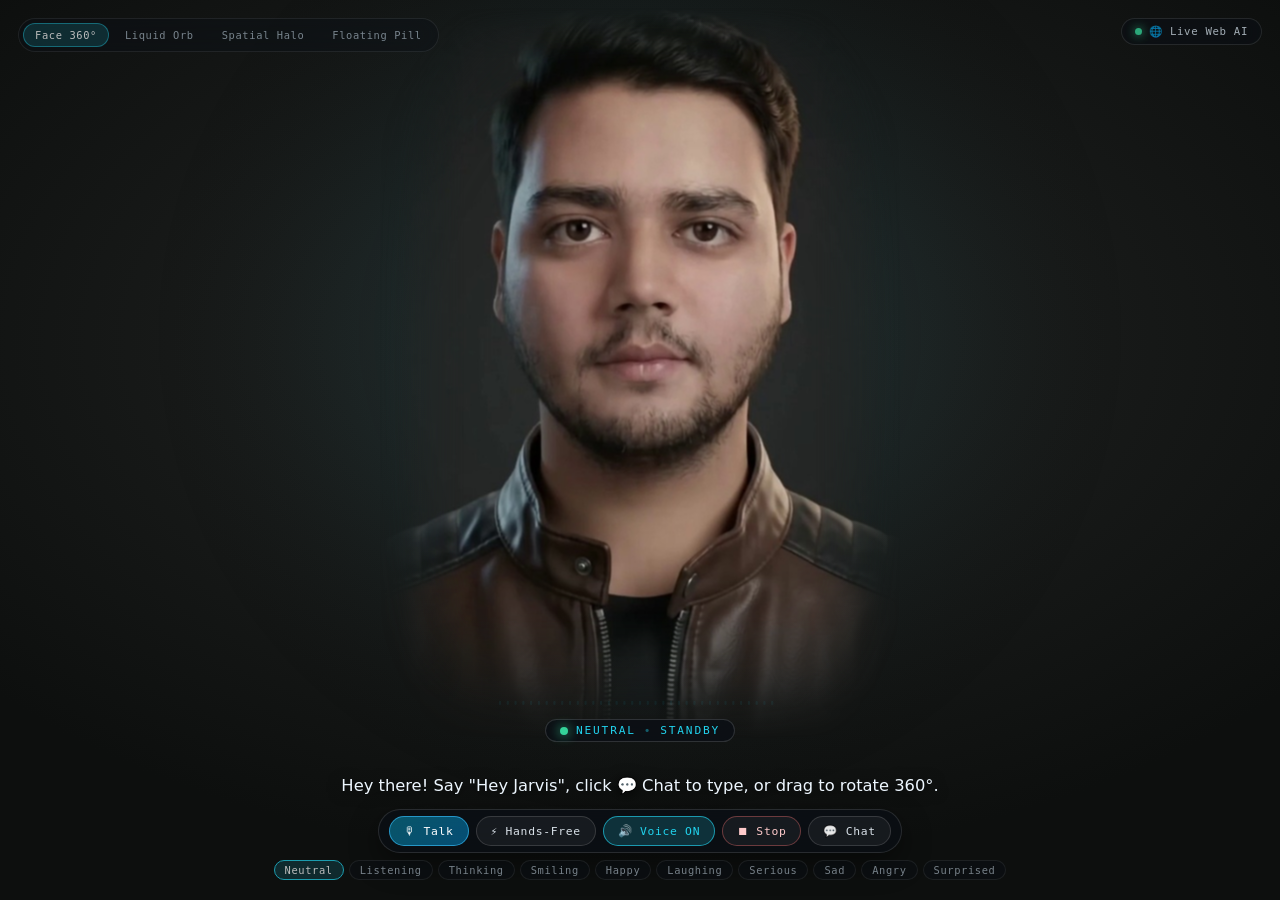
==== index.html @ b57fe67f "Deploy J.A.R.V.I.S. 360 Living Web HUD to GitHub Pages" ====
<!DOCTYPE html>
<html lang="en">
<head>
  <meta charset="UTF-8" />
  <meta name="viewport" content="width=device-width, initial-scale=1.0" />
  <title>J.A.R.V.I.S. — Interactive 360° Living Voice Avatar</title>
  <link rel="stylesheet" href="./styles.css?v=28" />
</head>
<body>
  <!-- Full-Viewport Canvas: Face 360° | Liquid Glass Orb | Spatial Halo | Floating Pill -->
  <canvas id="avatarCanvas" aria-label="J.A.R.V.I.S. Real-Time Voice Interface"></canvas>

  <!-- Subtle Top-Left Visual Mode Switcher -->
  <div class="mode-switcher" id="modeSwitcher" role="tablist" aria-label="Visual Mode">
    <button class="mode-pill active" data-mode="face">Face 360°</button>
    <button class="mode-pill" data-mode="orb">Liquid Orb</button>
    <button class="mode-pill" data-mode="halo">Spatial Halo</button>
    <button class="mode-pill" data-mode="pill">Floating Pill</button>
  </div>

  <!-- Subtle Top-Right AI Brain Status & Live LLM Setup Trigger -->
  <button class="brain-pill" id="btnAiBrain" title="Configure Gemini, OpenAI, Groq, or Local Ollama">
    <span class="brain-dot" id="brainDot"></span>
    <span id="brainPillLabel">🧠 Knowledge AI</span>
  </button>

  <!-- Liquid-Glass AI Brain Setup Modal (Connect Gemini / OpenAI / Groq / Ollama live) -->
  <div class="llm-modal-backdrop hidden" id="llmModal">
    <div class="llm-modal" role="dialog" aria-label="Configure AI Brain">
      <div class="llm-modal-head">
        <div>
          <div class="llm-modal-title">🧠 AI Brain &amp; LLM Setup</div>
          <div class="llm-modal-sub" id="llmCurrentStatus">Built-in Web Knowledge active (zero API key needed)</div>
        </div>
        <button class="bento-close" id="btnCloseLlm" title="Close">×</button>
      </div>

      <form class="llm-form" id="llmForm">
        <label class="llm-field">
          <span>Active AI Provider</span>
          <select id="llmProviderSelect">
            <option value="auto">Auto (Cloud LLM → Ollama → Built-in Web Knowledge)</option>
            <option value="gemini">Google Gemini (gemini-2.5-flash)</option>
            <option value="openai">OpenAI (gpt-4o-mini)</option>
            <option value="groq">Groq (llama-3.3-70b-versatile)</option>
            <option value="ollama">Local Ollama (100% Free Offline)</option>
            <option value="offline">Offline Commands Only</option>
          </select>
        </label>

        <div class="llm-group" id="groupGemini">
          <label class="llm-field">
            <span>Gemini API Key <em id="badgeGemini"></em></span>
            <input type="password" id="inputGeminiKey" placeholder="AIza... (saved locally to .env)" autocomplete="off" />
          </label>
          <label class="llm-field">
            <span>Gemini Model</span>
            <input type="text" id="inputGeminiModel" value="gemini-2.5-flash" />
          </label>
        </div>

        <div class="llm-group hidden" id="groupOpenai">
          <label class="llm-field">
            <span>OpenAI API Key <em id="badgeOpenai"></em></span>
            <input type="password" id="inputOpenaiKey" placeholder="sk-... (saved locally to .env)" autocomplete="off" />
          </label>
          <label class="llm-field">
            <span>OpenAI Model</span>
            <input type="text" id="inputOpenaiModel" value="gpt-4o-mini" />
          </label>
        </div>

        <div class="llm-group hidden" id="groupGroq">
          <label class="llm-field">
            <span>Groq API Key <em id="badgeGroq"></em></span>
            <input type="password" id="inputGroqKey" placeholder="gsk_... (saved locally to .env)" autocomplete="off" />
          </label>
          <label class="llm-field">
            <span>Groq Model</span>
            <input type="text" id="inputGroqModel" value="llama-3.3-70b-versatile" />
          </label>
        </div>

        <div class="llm-group hidden" id="groupOllama">
          <label class="llm-field">
            <span>Ollama URL <em id="badgeOllama"></em></span>
            <input type="text" id="inputOllamaUrl" value="http://localhost:11434" />
          </label>
          <label class="llm-field">
            <span>Ollama Model</span>
            <input type="text" id="inputOllamaModel" value="llama3.2" />
          </label>
        </div>

        <label class="llm-field">
          <span>Persona &amp; Voice Tone</span>
          <select id="llmPersonaSelect">
            <option value="calm">Calm &amp; Natural (Warm poised assistant)</option>
            <option value="crisp">Crisp Executive (Ultra-concise brevity)</option>
            <option value="witty">Witty Stark-Style (Dry British charm)</option>
            <option value="analytical">Analytical Engineer (Structured technical clarity)</option>
          </select>
        </label>

        <div class="stack-chips" id="stackChips">
          <span class="stack-chip">🧠 4 Sub-Agents</span>
          <span class="stack-chip">🎙 Semantic Turn VAD</span>
          <span class="stack-chip">👁 Screen Vision</span>
          <span class="stack-chip">🔌 MCP JSON-RPC</span>
          <span class="stack-chip">📚 PDF &amp; Code RAG</span>
          <span class="stack-chip">⚡ Proactive Alerts</span>
          <span class="stack-chip">💡 Smart Home IoT</span>
        </div>

        <div class="llm-feedback" id="llmFeedback"></div>

        <div class="llm-actions">
          <button type="submit" class="pill-btn primary" id="btnSaveLlm">✓ Save &amp; Activate</button>
          <button type="button" class="pill-btn" id="btnTestLlm">⚡ Test Live</button>
        </div>
      </form>
    </div>
  </div>

  <!-- Transient Liquid-Glass Bento Action Confirmation Card (Top-Right, appears on tool actions) -->
  <div class="bento-card hidden" id="bentoCard">
    <div class="bento-head">
      <span class="bento-icon" id="bentoIcon">🚀</span>
      <div class="bento-titles">
        <div class="bento-title" id="bentoTitle">Action Completed</div>
        <div class="bento-sub" id="bentoSub">Laptop Control</div>
      </div>
      <button class="bento-close" id="bentoClose" title="Dismiss">×</button>
    </div>
    <div class="bento-bar-wrap hidden" id="bentoBarWrap">
      <div class="bento-bar-fill" id="bentoBarFill"></div>
    </div>
    <div class="bento-metrics" id="bentoMetrics"></div>
    <a class="bento-open-btn hidden" id="bentoOpenBtn" href="#" target="_blank" rel="noopener">↗ Open Now</a>
  </div>

  <!-- Minimal Floating Voice Expression & Talk Controls Below the Portrait -->
  <div class="voice-stage">
    <div class="state-chip" id="stateChip">
      <span class="pulse-dot" id="connDot"></span>
      <span id="exprLabel">NEUTRAL</span>
      <span class="state-sep">•</span>
      <span id="stateLabel">STANDBY</span>
      <button class="angle-chip hidden" id="btnResetAngle" title="Click or double-click portrait to face front">⟲ 0°</button>
      <span class="tool-badge hidden" id="toolBadge"></span>
    </div>

    <!-- Live Real-Time Subtitles -->
    <div class="live-you" id="liveYou"></div>
    <div class="live-jarvis" id="liveJarvis">Hey there! Say "Hey Jarvis", click 💬 Chat to type, or drag to rotate 360°.</div>

    <!-- Safety Confirmation Bar (Only for dangerous system commands) -->
    <div class="confirm-bar hidden" id="confirmBar">
      <span id="confirmText">Confirm action?</span>
      <button class="pill-btn amber" id="btnConfirmYes">Confirm</button>
      <button class="pill-btn" id="btnConfirmNo">Cancel</button>
    </div>

    <!-- Main Voice Control Dock -->
    <div class="talk-dock">
      <button class="pill-btn primary" id="btnTalk" title="Push-to-Talk (Click face or press Space)">
        🎙 Talk
      </button>
      <button class="pill-btn" id="btnHandsFree" title="Continuous Hands-Free Conversation">
        ⚡ Hands-Free
      </button>
      <button class="pill-btn" id="btnLocalMic" title="Use Local Python Microphone">
        🖥 Py Mic
      </button>
      <button class="pill-btn active" id="btnVoice" title="Toggle Spoken Voice Output">
        🔊 Voice ON
      </button>
      <button class="pill-btn danger" id="btnStop" title="Stop Speaking (Esc)">
        ⏹ Stop
      </button>
      <button class="pill-btn" id="btnChatToggle" title="Open Typing Chat (/ or C)">
        💬 Chat
      </button>
      <button class="pill-btn" id="btnVisionScreen" title="See &amp; Analyze My Screen (V)">
        👁 Screen
      </button>
    </div>

    <!-- Live Expression Bar (Triggers automatically while talking, or click to preview) -->
    <div class="expr-strip" id="exprStrip">
      <button class="expr-pill active" data-expr="neutral">Neutral</button>
      <button class="expr-pill" data-expr="listening">Listening</button>
      <button class="expr-pill" data-expr="thinking">Thinking</button>
      <button class="expr-pill" data-expr="smiling">Smiling</button>
      <button class="expr-pill" data-expr="happy">Happy</button>
      <button class="expr-pill" data-expr="laughing">Laughing</button>
      <button class="expr-pill" data-expr="serious">Serious</button>
      <button class="expr-pill" data-expr="sad">Sad</button>
      <button class="expr-pill" data-expr="angry">Angry</button>
      <button class="expr-pill" data-expr="surprised">Surprised</button>
    </div>
  </div>

  <!-- Translucent Liquid-Glass Typing Chat Drawer (Left Side, Never Covers Centered Face) -->
  <aside class="chat-drawer hidden" id="chatDrawer" aria-label="Chat with J.A.R.V.I.S.">
    <div class="chat-head">
      <div class="chat-head-title">
        <span>💬</span>
        <span>Chat with J.A.R.V.I.S.</span>
      </div>
      <div class="chat-head-actions">
        <button class="chat-mini-btn" id="btnClearChat" title="Clear chat history">Clear</button>
        <button class="bento-close" id="btnCloseChat" title="Close Chat (Esc)">×</button>
      </div>
    </div>
    <div class="chat-messages" id="chatMessages"></div>
    <div class="chat-typing hidden" id="chatTyping">J.A.R.V.I.S. is thinking...</div>
    <form class="chat-form" id="chatForm">
      <input
        type="text"
        id="chatInput"
        placeholder="Type a message (e.g. 'Hey Jarvis', 'Open YouTube')..."
        autocomplete="off"
      />
      <button type="submit" class="chat-send-btn" title="Send message">➤</button>
    </form>
  </aside>

  <script>window.JARVIS_STATIC_MODE = true;</script>
  <script src="./app.js?v=28"></script>
</body>
</html>
---- styles.css ----
:root {
  --cyan: #22d3ee;
  --blue: #38bdf8;
  --violet: #a78bfa;
  --emerald: #34d399;
  --amber: #fbbf24;
  --red: #f87171;
  --text: #eef7ff;
  --muted: rgba(176, 206, 228, 0.76);
  --font-sans: "Segoe UI", "Inter", system-ui, -apple-system, sans-serif;
  --font-mono: "Cascadia Code", "Consolas", monospace;
}

* {
  box-sizing: border-box;
  margin: 0;
  padding: 0;
}

html,
body {
  width: 100%;
  height: 100%;
  overflow: hidden;
  background: radial-gradient(ellipse 68% 58% at 50% 38%, #222423 0%, #1b1d1c 36%, #141615 68%, #0d0f0e 100%);
  color: var(--text);
  font-family: var(--font-sans);
  user-select: none;
}

/* Full-viewport mathematically centered avatar canvas */
#avatarCanvas {
  position: fixed;
  inset: 0;
  width: 100vw;
  height: 100vh;
  display: block;
  cursor: grab;
  touch-action: none;
  z-index: 1;
}
#avatarCanvas.dragging {
  cursor: grabbing;
}

.angle-chip {
  pointer-events: auto;
  margin-left: 4px;
  padding: 2px 8px;
  border-radius: 999px;
  border: 1px solid rgba(56, 189, 248, 0.45);
  background: rgba(56, 189, 248, 0.14);
  color: #bae6fd;
  font-family: var(--font-mono);
  font-size: 0.65rem;
  letter-spacing: 0.08em;
  cursor: pointer;
  transition: all 0.15s ease;
}
.angle-chip:hover {
  border-color: var(--cyan);
  background: rgba(34, 211, 238, 0.28);
  color: #ffffff;
}

/* Centered floating voice stage underneath portrait */
.voice-stage {
  position: fixed;
  left: 50%;
  bottom: 20px;
  transform: translateX(-50%);
  width: min(820px, calc(100vw - 28px));
  display: flex;
  flex-direction: column;
  align-items: center;
  gap: 7px;
  text-align: center;
  z-index: 5;
  pointer-events: none;
}

.state-chip {
  display: inline-flex;
  align-items: center;
  gap: 8px;
  padding: 4px 14px;
  border-radius: 999px;
  background: rgba(10, 14, 22, 0.72);
  border: 1px solid rgba(255, 255, 255, 0.14);
  backdrop-filter: blur(12px);
  font-family: var(--font-mono);
  font-size: 0.7rem;
  letter-spacing: 0.16em;
  color: var(--cyan);
}

.state-sep {
  opacity: 0.4;
}

.pulse-dot {
  width: 8px;
  height: 8px;
  border-radius: 50%;
  background: var(--red);
  box-shadow: 0 0 10px var(--red);
  transition: all 0.25s ease;
}
.pulse-dot.online {
  background: var(--emerald);
  box-shadow: 0 0 12px var(--emerald);
}

.tool-badge {
  padding-left: 8px;
  border-left: 1px solid rgba(251, 191, 36, 0.4);
  color: var(--amber);
  letter-spacing: 0.08em;
}

.live-you {
  min-height: 18px;
  font-size: 0.86rem;
  color: var(--muted);
  font-style: italic;
  max-width: 700px;
}

.live-jarvis {
  min-height: 26px;
  font-size: 1.02rem;
  line-height: 1.42;
  color: var(--text);
  text-shadow: 0 2px 14px rgba(0, 0, 0, 0.75);
  max-width: 720px;
  padding: 0 10px;
}

.confirm-bar {
  pointer-events: auto;
  display: inline-flex;
  align-items: center;
  gap: 10px;
  padding: 7px 14px;
  border-radius: 999px;
  background: rgba(34, 20, 4, 0.88);
  border: 1px solid rgba(251, 191, 36, 0.65);
  color: #fef3c7;
  font-size: 0.84rem;
  backdrop-filter: blur(12px);
}

/* Main Voice Control Dock */
.talk-dock {
  pointer-events: auto;
  margin-top: 2px;
  display: flex;
  align-items: center;
  justify-content: center;
  flex-wrap: wrap;
  gap: 7px;
  padding: 6px 10px;
  border-radius: 999px;
  background: rgba(10, 14, 22, 0.72);
  border: 1px solid rgba(255, 255, 255, 0.12);
  backdrop-filter: blur(14px);
  box-shadow: 0 10px 30px rgba(0, 0, 0, 0.45);
}

.pill-btn {
  display: inline-flex;
  align-items: center;
  gap: 5px;
  padding: 7px 14px;
  border-radius: 999px;
  border: 1px solid rgba(255, 255, 255, 0.14);
  background: rgba(255, 255, 255, 0.05);
  color: rgba(238, 247, 255, 0.9);
  font-family: var(--font-mono);
  font-size: 0.71rem;
  letter-spacing: 0.06em;
  cursor: pointer;
  transition: all 0.18s ease;
}
.pill-btn:hover {
  border-color: var(--cyan);
  background: rgba(34, 211, 238, 0.16);
  color: #ffffff;
  transform: translateY(-1px);
}
.pill-btn.primary {
  background: linear-gradient(135deg, rgba(8, 145, 178, 0.55), rgba(2, 132, 199, 0.55));
  border-color: rgba(56, 189, 248, 0.65);
  color: #ffffff;
}
.pill-btn.active {
  border-color: rgba(34, 211, 238, 0.65);
  background: rgba(34, 211, 238, 0.18);
  color: var(--cyan);
}
.pill-btn.live {
  border-color: var(--emerald);
  background: rgba(52, 211, 153, 0.24);
  color: var(--emerald);
  box-shadow: 0 0 16px rgba(52, 211, 153, 0.4);
}
.pill-btn.listening {
  border-color: var(--blue);
  background: rgba(56, 189, 248, 0.3);
  color: #ffffff;
  box-shadow: 0 0 20px rgba(56, 189, 248, 0.55);
}
.pill-btn.amber {
  border-color: var(--amber);
  background: rgba(251, 191, 36, 0.24);
  color: #fef3c7;
}
.pill-btn.danger {
  border-color: rgba(248, 113, 113, 0.38);
  color: #fecaca;
}
.pill-btn.danger:hover {
  border-color: var(--red);
  background: rgba(248, 113, 113, 0.22);
}

/* Subtle Expression Selector Strip */
.expr-strip {
  pointer-events: auto;
  display: flex;
  align-items: center;
  justify-content: center;
  flex-wrap: wrap;
  gap: 5px;
  opacity: 0.72;
  transition: opacity 0.2s ease;
}
.expr-strip:hover {
  opacity: 1;
}

.expr-pill {
  padding: 3px 10px;
  border-radius: 999px;
  border: 1px solid rgba(255, 255, 255, 0.1);
  background: rgba(12, 16, 24, 0.58);
  color: rgba(208, 224, 238, 0.76);
  font-family: var(--font-mono);
  font-size: 0.65rem;
  letter-spacing: 0.06em;
  cursor: pointer;
  transition: all 0.16s ease;
}
.expr-pill:hover {
  border-color: rgba(255, 255, 255, 0.35);
  color: #ffffff;
}
.expr-pill.active {
  border-color: var(--cyan);
  background: rgba(34, 211, 238, 0.2);
  color: #ffffff;
}

/* Optional Quick Text Input */
.quick-input {
  pointer-events: auto;
  width: min(520px, 100%);
  margin-top: 2px;
}
.quick-input input {
  width: 100%;
  padding: 9px 16px;
  border-radius: 999px;
  border: 1px solid rgba(34, 211, 238, 0.45);
  background: rgba(8, 12, 20, 0.88);
  color: var(--text);
  font-size: 0.9rem;
  text-align: center;
  outline: none;
  backdrop-filter: blur(12px);
}
.quick-input input:focus {
  border-color: var(--cyan);
  box-shadow: 0 0 18px rgba(34, 211, 238, 0.25);
}

/* Subtle Top-Left UI Mode Switcher (Face 360° | Liquid Orb | Spatial Halo | Floating Pill) */
.mode-switcher {
  position: fixed;
  top: 18px;
  left: 18px;
  z-index: 8;
  display: inline-flex;
  align-items: center;
  gap: 4px;
  padding: 4px;
  border-radius: 999px;
  background: rgba(12, 16, 24, 0.56);
  border: 1px solid rgba(255, 255, 255, 0.11);
  backdrop-filter: blur(16px);
  opacity: 0.72;
  transition: opacity 0.2s ease;
}
.mode-switcher:hover {
  opacity: 1;
}

.mode-pill {
  padding: 5px 11px;
  border-radius: 999px;
  border: 1px solid transparent;
  background: transparent;
  color: rgba(210, 228, 244, 0.75);
  font-family: var(--font-mono);
  font-size: 0.65rem;
  letter-spacing: 0.06em;
  cursor: pointer;
  transition: all 0.18s ease;
}
.mode-pill:hover {
  color: #ffffff;
}
.mode-pill.active {
  background: rgba(34, 211, 238, 0.2);
  border-color: rgba(34, 211, 238, 0.55);
  color: #ffffff;
}

/* Transient Liquid-Glass Bento Action Confirmation Card */
.bento-card {
  position: fixed;
  top: 62px;
  right: 18px;
  z-index: 9;
  width: min(310px, calc(100vw - 36px));
  padding: 13px 15px;
  border-radius: 18px;
  background: linear-gradient(145deg, rgba(20, 28, 42, 0.78), rgba(10, 14, 22, 0.86));
  border: 1px solid rgba(255, 255, 255, 0.16);
  box-shadow: 0 14px 36px rgba(0, 0, 0, 0.45), inset 0 1px 0 rgba(255, 255, 255, 0.12);
  backdrop-filter: blur(20px);
  display: flex;
  flex-direction: column;
  gap: 10px;
  animation: bentoSlideIn 0.28s cubic-bezier(0.22, 1, 0.36, 1);
}
.bento-card.blocked {
  border-color: rgba(248, 113, 113, 0.55);
}

@keyframes bentoSlideIn {
  from { opacity: 0; transform: translateY(-10px) scale(0.96); }
  to { opacity: 1; transform: translateY(0) scale(1); }
}

.bento-head {
  display: flex;
  align-items: center;
  gap: 10px;
}
.bento-icon {
  width: 34px;
  height: 34px;
  border-radius: 11px;
  display: flex;
  align-items: center;
  justify-content: center;
  font-size: 1.05rem;
  background: rgba(34, 211, 238, 0.14);
  border: 1px solid rgba(34, 211, 238, 0.3);
}
.bento-titles {
  flex: 1;
  min-width: 0;
}
.bento-title {
  font-size: 0.86rem;
  font-weight: 600;
  color: #ffffff;
  white-space: nowrap;
  overflow: hidden;
  text-overflow: ellipsis;
}
.bento-sub {
  font-size: 0.72rem;
  color: var(--muted);
  margin-top: 2px;
  line-height: 1.3;
}
.bento-close {
  background: transparent;
  border: none;
  color: var(--muted);
  font-size: 1.15rem;
  cursor: pointer;
  padding: 2px 6px;
}
.bento-close:hover {
  color: #ffffff;
}

.bento-bar-wrap {
  height: 6px;
  border-radius: 999px;
  background: rgba(255, 255, 255, 0.1);
  overflow: hidden;
}
.bento-bar-fill {
  height: 100%;
  width: 0%;
  border-radius: 999px;
  background: linear-gradient(90deg, #06b6d4, #38bdf8, #34d399);
  transition: width 0.35s ease;
}

.bento-metrics {
  display: grid;
  grid-template-columns: repeat(auto-fit, minmax(72px, 1fr));
  gap: 6px;
}
.bento-metric {
  padding: 6px 8px;
  border-radius: 10px;
  background: rgba(255, 255, 255, 0.05);
  border: 1px solid rgba(255, 255, 255, 0.07);
}
.bento-metric-label {
  font-family: var(--font-mono);
  font-size: 0.58rem;
  letter-spacing: 0.08em;
  color: var(--muted);
}
.bento-metric-val {
  font-family: var(--font-mono);
  font-size: 0.8rem;
  font-weight: 600;
  color: var(--text);
  margin-top: 2px;
}

.bento-open-btn {
  display: inline-flex;
  align-items: center;
  justify-content: center;
  gap: 6px;
  padding: 7px 12px;
  border-radius: 10px;
  background: linear-gradient(135deg, rgba(8, 145, 178, 0.65), rgba(2, 132, 199, 0.65));
  border: 1px solid rgba(56, 189, 248, 0.7);
  color: #ffffff;
  font-family: var(--font-mono);
  font-size: 0.72rem;
  letter-spacing: 0.06em;
  text-decoration: none;
  transition: all 0.16s ease;
}
.bento-open-btn:hover {
  background: rgba(34, 211, 238, 0.35);
  border-color: var(--cyan);
}

/* Subtle Top-Right AI Brain Status & Setup Pill */
.brain-pill {
  position: fixed;
  top: 18px;
  right: 18px;
  z-index: 8;
  display: inline-flex;
  align-items: center;
  gap: 7px;
  padding: 6px 13px;
  border-radius: 999px;
  background: rgba(12, 16, 24, 0.58);
  border: 1px solid rgba(255, 255, 255, 0.13);
  color: rgba(226, 240, 252, 0.9);
  font-family: var(--font-mono);
  font-size: 0.67rem;
  letter-spacing: 0.06em;
  backdrop-filter: blur(16px);
  cursor: pointer;
  opacity: 0.78;
  transition: all 0.18s ease;
}
.brain-pill:hover {
  opacity: 1;
  border-color: var(--cyan);
  background: rgba(34, 211, 238, 0.16);
  color: #ffffff;
}
.brain-dot {
  width: 7px;
  height: 7px;
  border-radius: 50%;
  background: var(--cyan);
  box-shadow: 0 0 8px var(--cyan);
}
.brain-dot.cloud {
  background: var(--emerald);
  box-shadow: 0 0 10px var(--emerald);
}

/* Liquid-Glass AI Brain Setup Modal */
.llm-modal-backdrop {
  position: fixed;
  inset: 0;
  z-index: 20;
  background: rgba(5, 8, 14, 0.62);
  backdrop-filter: blur(10px);
  display: flex;
  align-items: center;
  justify-content: center;
  padding: 18px;
}
.llm-modal {
  width: min(440px, 100%);
  padding: 18px 20px;
  border-radius: 20px;
  background: linear-gradient(150deg, rgba(20, 26, 38, 0.94), rgba(10, 14, 22, 0.96));
  border: 1px solid rgba(255, 255, 255, 0.16);
  box-shadow: 0 24px 60px rgba(0, 0, 0, 0.6), inset 0 1px 0 rgba(255, 255, 255, 0.12);
  display: flex;
  flex-direction: column;
  gap: 14px;
}
.llm-modal-head {
  display: flex;
  align-items: flex-start;
  justify-content: space-between;
  gap: 12px;
}
.llm-modal-title {
  font-size: 0.98rem;
  font-weight: 600;
  color: #ffffff;
}
.llm-modal-sub {
  font-size: 0.74rem;
  color: var(--muted);
  margin-top: 3px;
}
.llm-form {
  display: flex;
  flex-direction: column;
  gap: 11px;
}
.llm-group {
  display: flex;
  flex-direction: column;
  gap: 9px;
}
.llm-field {
  display: flex;
  flex-direction: column;
  gap: 5px;
  font-size: 0.73rem;
  color: rgba(214, 232, 248, 0.85);
}
.llm-field em {
  font-style: normal;
  color: var(--emerald);
  margin-left: 6px;
}
.llm-field input,
.llm-field select {
  width: 100%;
  padding: 8px 12px;
  border-radius: 10px;
  border: 1px solid rgba(255, 255, 255, 0.14);
  background: rgba(8, 12, 20, 0.85);
  color: var(--text);
  font-family: var(--font-sans);
  font-size: 0.83rem;
  outline: none;
}
.llm-field input:focus,
.llm-field select:focus {
  border-color: var(--cyan);
}
.llm-feedback {
  min-height: 18px;
  font-size: 0.75rem;
  color: var(--cyan);
}
.llm-feedback.error {
  color: var(--red);
}
.llm-actions {
  display: flex;
  align-items: center;
  gap: 8px;
  margin-top: 2px;
}
.stack-chips {
  display: flex;
  flex-wrap: wrap;
  gap: 5px;
  margin-top: 2px;
}
.stack-chip {
  padding: 3px 8px;
  border-radius: 999px;
  background: rgba(34, 211, 238, 0.09);
  border: 1px solid rgba(34, 211, 238, 0.24);
  color: rgba(210, 236, 250, 0.88);
  font-family: var(--font-mono);
  font-size: 0.60rem;
  letter-spacing: 0.04em;
}

/* Translucent Liquid-Glass Typing Chat Drawer */
.chat-drawer {
  position: fixed;
  left: 18px;
  top: 62px;
  bottom: 146px;
  width: min(350px, calc(100vw - 36px));
  z-index: 10;
  display: flex;
  flex-direction: column;
  border-radius: 20px;
  background: linear-gradient(155deg, rgba(16, 22, 34, 0.80), rgba(9, 13, 20, 0.88));
  border: 1px solid rgba(255, 255, 255, 0.14);
  box-shadow: 0 20px 50px rgba(0, 0, 0, 0.55), inset 0 1px 0 rgba(255, 255, 255, 0.10);
  backdrop-filter: blur(22px);
  overflow: hidden;
  user-select: text;
  animation: bentoSlideIn 0.24s cubic-bezier(0.22, 1, 0.36, 1);
}
.chat-head {
  display: flex;
  align-items: center;
  justify-content: space-between;
  padding: 12px 14px;
  border-bottom: 1px solid rgba(255, 255, 255, 0.09);
}
.chat-head-title {
  display: inline-flex;
  align-items: center;
  gap: 8px;
  font-size: 0.84rem;
  font-weight: 600;
  color: #ffffff;
  letter-spacing: 0.02em;
}
.chat-head-actions {
  display: inline-flex;
  align-items: center;
  gap: 6px;
}
.chat-mini-btn {
  padding: 3px 9px;
  border-radius: 999px;
  border: 1px solid rgba(255, 255, 255, 0.13);
  background: rgba(255, 255, 255, 0.05);
  color: var(--muted);
  font-family: var(--font-mono);
  font-size: 0.62rem;
  cursor: pointer;
  transition: all 0.15s ease;
}
.chat-mini-btn:hover {
  border-color: var(--cyan);
  color: #ffffff;
}
.chat-messages {
  flex: 1;
  overflow-y: auto;
  padding: 12px 13px;
  display: flex;
  flex-direction: column;
  gap: 10px;
}
.chat-messages::-webkit-scrollbar {
  width: 5px;
}
.chat-messages::-webkit-scrollbar-thumb {
  background: rgba(255, 255, 255, 0.16);
  border-radius: 999px;
}
.chat-msg {
  max-width: 88%;
  padding: 9px 12px;
  border-radius: 14px;
  font-size: 0.84rem;
  line-height: 1.42;
  word-wrap: break-word;
}
.chat-msg.user {
  align-self: flex-end;
  background: linear-gradient(135deg, rgba(8, 145, 178, 0.42), rgba(2, 132, 199, 0.36));
  border: 1px solid rgba(56, 189, 248, 0.38);
  color: #f0faff;
  border-bottom-right-radius: 4px;
}
.chat-msg.assistant {
  align-self: flex-start;
  background: rgba(255, 255, 255, 0.06);
  border: 1px solid rgba(255, 255, 255, 0.10);
  color: var(--text);
  border-bottom-left-radius: 4px;
}
.chat-meta {
  font-family: var(--font-mono);
  font-size: 0.58rem;
  color: var(--muted);
  margin-top: 4px;
  opacity: 0.8;
}
.chat-typing {
  padding: 4px 14px 6px;
  font-family: var(--font-mono);
  font-size: 0.68rem;
  color: var(--cyan);
  letter-spacing: 0.04em;
}
.chat-form {
  display: flex;
  align-items: center;
  gap: 7px;
  padding: 10px 11px;
  border-top: 1px solid rgba(255, 255, 255, 0.09);
  background: rgba(8, 12, 20, 0.52);
}
.chat-form input {
  flex: 1;
  min-width: 0;
  padding: 8px 13px;
  border-radius: 999px;
  border: 1px solid rgba(255, 255, 255, 0.15);
  background: rgba(12, 18, 28, 0.85);
  color: var(--text);
  font-size: 0.84rem;
  outline: none;
}
.chat-form input:focus {
  border-color: var(--cyan);
  box-shadow: 0 0 12px rgba(34, 211, 238, 0.22);
}
.chat-send-btn {
  width: 34px;
  height: 34px;
  border-radius: 50%;
  border: 1px solid rgba(56, 189, 248, 0.65);
  background: linear-gradient(135deg, rgba(8, 145, 178, 0.72), rgba(2, 132, 199, 0.72));
  color: #ffffff;
  font-size: 0.88rem;
  cursor: pointer;
  display: inline-flex;
  align-items: center;
  justify-content: center;
  transition: all 0.16s ease;
}
.chat-send-btn:hover {
  background: rgba(34, 211, 238, 0.55);
  transform: scale(1.05);
}

.hidden {
  display: none !important;
}
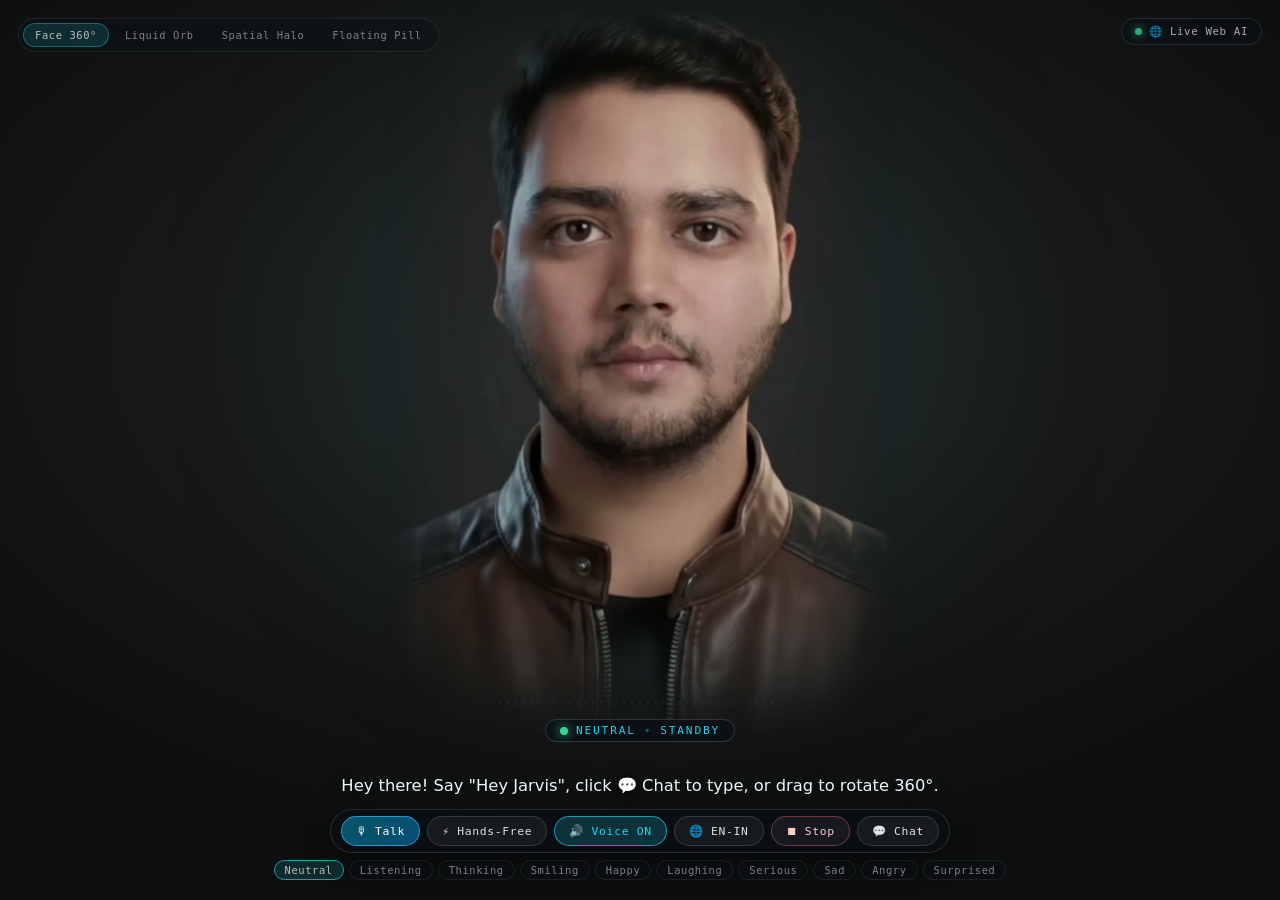
==== commit 1b262210: "Deploy J.A.R.V.I.S. Live HUD from 61d8119" ====
--- a/index.html
+++ b/index.html
@@ -4,7 +4,7 @@
   <meta charset="UTF-8" />
   <meta name="viewport" content="width=device-width, initial-scale=1.0" />
   <title>J.A.R.V.I.S. — Interactive 360° Living Voice Avatar</title>
-  <link rel="stylesheet" href="./styles.css?v=28" />
+  <link rel="stylesheet" href="./styles.css?v=31" />
 </head>
 <body>
   <!-- Full-Viewport Canvas: Face 360° | Liquid Glass Orb | Spatial Halo | Floating Pill -->
@@ -102,6 +102,16 @@
           </select>
         </label>
 
+        <label class="llm-field">
+          <span>Assistant Voice</span>
+          <select id="llmVoiceSelect">
+            <option value="en-IN-PrabhatNeural">🇮🇳 Indian Male — Prabhat &amp; Madhur (Default)</option>
+            <option value="hi-IN-MadhurNeural">🇮🇳 Hindi / Hinglish Male — Madhur Neural</option>
+            <option value="cloned">🎙 My Cloned Voice (My Voice.mpeg)</option>
+            <option value="en-GB-RyanNeural">🇬🇧 British Male — Ryan Neural</option>
+          </select>
+        </label>
+
         <div class="stack-chips" id="stackChips">
           <span class="stack-chip">🧠 4 Sub-Agents</span>
           <span class="stack-chip">🎙 Semantic Turn VAD</span>
@@ -174,6 +184,9 @@
       </button>
       <button class="pill-btn active" id="btnVoice" title="Toggle Spoken Voice Output">
         🔊 Voice ON
+      </button>
+      <button class="pill-btn" id="btnLangToggle" title="Switch Mic Recognition between Hinglish (EN-IN) and Hindi (HI-IN)">
+        🌐 EN-IN
       </button>
       <button class="pill-btn danger" id="btnStop" title="Stop Speaking (Esc)">
         ⏹ Stop
@@ -227,6 +240,6 @@
   </aside>
 
   <script>window.JARVIS_STATIC_MODE = true;</script>
-  <script src="./app.js?v=28"></script>
+  <script src="./app.js?v=31"></script>
 </body>
 </html>
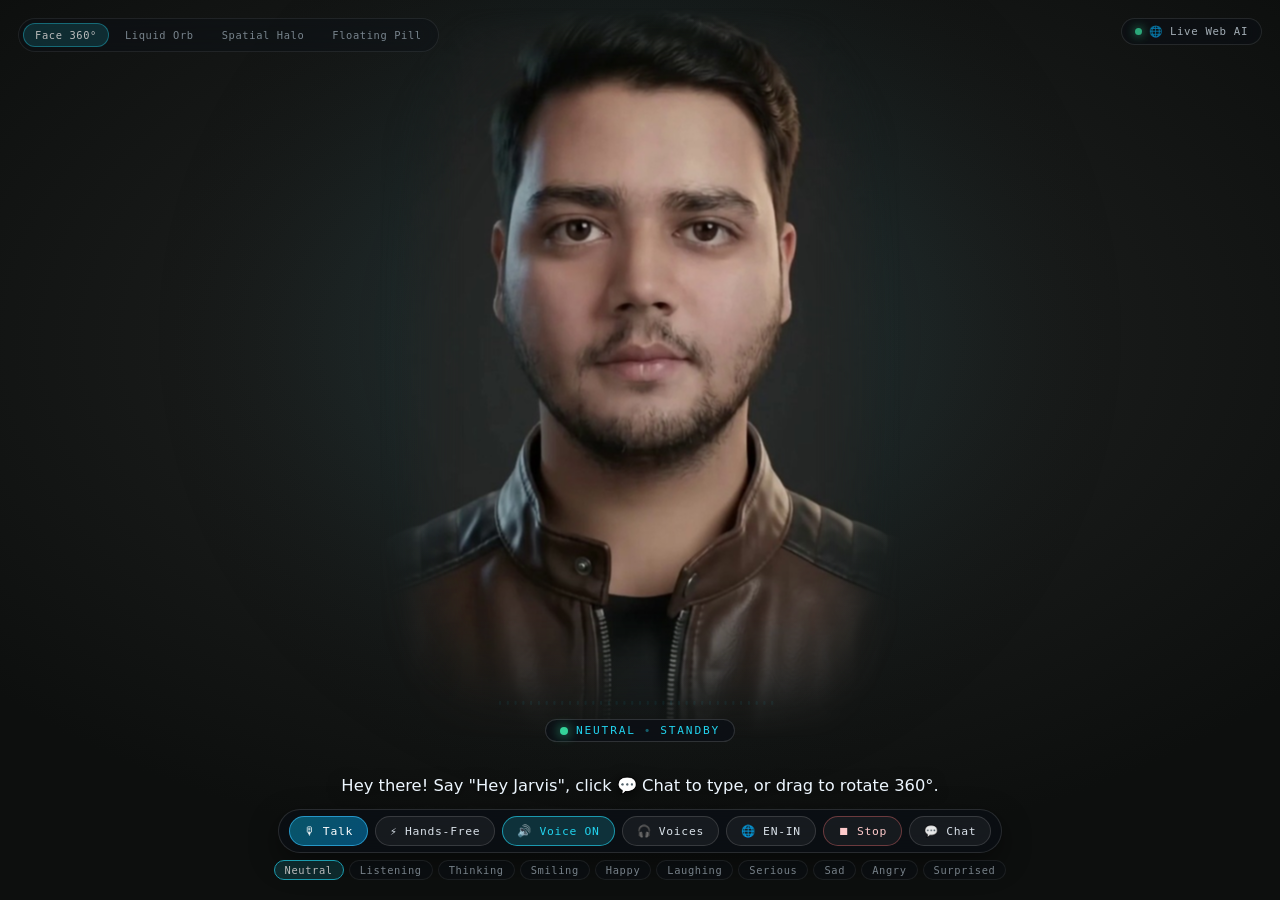
==== commit a830240d: "Deploy J.A.R.V.I.S. Live HUD from 09c8f26" ====
--- a/index.html
+++ b/index.html
@@ -4,7 +4,7 @@
   <meta charset="UTF-8" />
   <meta name="viewport" content="width=device-width, initial-scale=1.0" />
   <title>J.A.R.V.I.S. — Interactive 360° Living Voice Avatar</title>
-  <link rel="stylesheet" href="./styles.css?v=31" />
+  <link rel="stylesheet" href="./styles.css?v=32" />
 </head>
 <body>
   <!-- Full-Viewport Canvas: Face 360° | Liquid Glass Orb | Spatial Halo | Floating Pill -->
@@ -184,6 +184,9 @@
       </button>
       <button class="pill-btn active" id="btnVoice" title="Toggle Spoken Voice Output">
         🔊 Voice ON
+      </button>
+      <button class="pill-btn" id="btnVoicesToggle" title="Browse, Play &amp; Select Your Favourite Voice">
+        🎧 Voices
       </button>
       <button class="pill-btn" id="btnLangToggle" title="Switch Mic Recognition between Hinglish (EN-IN) and Hindi (HI-IN)">
         🌐 EN-IN
@@ -239,7 +242,63 @@
     </form>
   </aside>
 
+  <!-- Translucent Liquid-Glass All-Voices Picker Drawer (Right Side, Works Local + GitHub Pages) -->
+  <aside class="voice-drawer hidden" id="voiceDrawer" aria-label="All Voices Studio">
+    <div class="chat-head">
+      <div class="chat-head-title">
+        <span>🎧</span>
+        <span>All Voices</span>
+        <span class="voice-count-pill" id="voiceCountPill">0</span>
+        <span class="voice-active-pill" id="voiceActivePill">🇮🇳 Prabhat</span>
+      </div>
+      <div class="chat-head-actions">
+        <button class="bento-close" id="btnCloseVoices" title="Close Voices (Esc)">×</button>
+      </div>
+    </div>
+
+    <div class="voice-controls">
+      <input
+        type="text"
+        class="voice-sample-input"
+        id="voiceSearchInput"
+        placeholder="🔍 Search all voices (India, Hindi, Male, Ryan, Madhur...)"
+        autocomplete="off"
+      />
+
+      <div class="voice-filters" id="voiceFilters">
+        <button class="voice-filter-pill active" data-filter="featured">⭐ Top Picks</button>
+        <button class="voice-filter-pill" data-filter="Indian">🇮🇳 India</button>
+        <button class="voice-filter-pill" data-filter="Male">Male</button>
+        <button class="voice-filter-pill" data-filter="Female">Female</button>
+        <button class="voice-filter-pill" data-filter="British">🇬🇧 UK</button>
+        <button class="voice-filter-pill" data-filter="American">🇺🇸 US</button>
+        <button class="voice-filter-pill" data-filter="all">🌍 All</button>
+      </div>
+
+      <div class="voice-sliders">
+        <label class="voice-slider-row">
+          <span>Speed <strong id="voiceRateVal">Normal</strong></span>
+          <input type="range" id="voiceRateRange" min="-20" max="25" step="5" value="0" />
+        </label>
+        <label class="voice-slider-row">
+          <span>Pitch <strong id="voicePitchVal">Natural</strong></span>
+          <input type="range" id="voicePitchRange" min="-6" max="6" step="1" value="0" />
+        </label>
+      </div>
+
+      <input
+        type="text"
+        class="voice-sample-input"
+        id="voiceSampleInput"
+        placeholder="Optional custom sentence to test (English or हिंदी)..."
+        autocomplete="off"
+      />
+    </div>
+
+    <div class="voice-list" id="voiceList"></div>
+  </aside>
+
   <script>window.JARVIS_STATIC_MODE = true;</script>
-  <script src="./app.js?v=31"></script>
+  <script src="./app.js?v=32"></script>
 </body>
 </html>
--- a/styles.css
+++ b/styles.css
@@ -755,6 +755,229 @@
   transform: scale(1.05);
 }
 
+/* Translucent Liquid-Glass All-Voices Picker Drawer (Right Side) */
+.voice-drawer {
+  position: fixed;
+  right: 18px;
+  top: 62px;
+  bottom: 146px;
+  width: min(390px, calc(100vw - 36px));
+  z-index: 10;
+  display: flex;
+  flex-direction: column;
+  border-radius: 20px;
+  background: linear-gradient(155deg, rgba(16, 22, 34, 0.84), rgba(9, 13, 20, 0.92));
+  border: 1px solid rgba(255, 255, 255, 0.14);
+  box-shadow: 0 20px 50px rgba(0, 0, 0, 0.55), inset 0 1px 0 rgba(255, 255, 255, 0.10);
+  backdrop-filter: blur(22px);
+  overflow: hidden;
+  animation: bentoSlideIn 0.24s cubic-bezier(0.22, 1, 0.36, 1);
+}
+.voice-count-pill {
+  padding: 2px 7px;
+  border-radius: 999px;
+  background: rgba(56, 189, 248, 0.14);
+  border: 1px solid rgba(56, 189, 248, 0.35);
+  color: #bae6fd;
+  font-family: var(--font-mono);
+  font-size: 0.60rem;
+}
+.voice-active-pill {
+  padding: 2px 8px;
+  border-radius: 999px;
+  background: rgba(52, 211, 153, 0.16);
+  border: 1px solid rgba(52, 211, 153, 0.45);
+  color: #a7f3d0;
+  font-family: var(--font-mono);
+  font-size: 0.61rem;
+  letter-spacing: 0.03em;
+  max-width: 135px;
+  overflow: hidden;
+  text-overflow: ellipsis;
+  white-space: nowrap;
+}
+.voice-controls {
+  padding: 10px 12px;
+  border-bottom: 1px solid rgba(255, 255, 255, 0.08);
+  display: flex;
+  flex-direction: column;
+  gap: 8px;
+  background: rgba(8, 12, 20, 0.44);
+}
+.voice-filters {
+  display: flex;
+  flex-wrap: wrap;
+  gap: 5px;
+}
+.voice-filter-pill {
+  padding: 4px 8px;
+  border-radius: 999px;
+  border: 1px solid rgba(255, 255, 255, 0.12);
+  background: rgba(255, 255, 255, 0.04);
+  color: var(--muted);
+  font-family: var(--font-mono);
+  font-size: 0.62rem;
+  cursor: pointer;
+  transition: all 0.15s ease;
+}
+.voice-filter-pill:hover {
+  border-color: var(--cyan);
+  color: #ffffff;
+}
+.voice-filter-pill.active {
+  border-color: rgba(34, 211, 238, 0.72);
+  background: rgba(34, 211, 238, 0.19);
+  color: #ffffff;
+}
+.voice-sliders {
+  display: grid;
+  grid-template-columns: 1fr 1fr;
+  gap: 10px;
+}
+.voice-slider-row {
+  display: flex;
+  flex-direction: column;
+  gap: 3px;
+  font-size: 0.68rem;
+  color: var(--muted);
+}
+.voice-slider-row strong {
+  color: var(--cyan);
+  font-family: var(--font-mono);
+  font-weight: 600;
+}
+.voice-slider-row input[type="range"] {
+  width: 100%;
+  accent-color: #22d3ee;
+  cursor: pointer;
+}
+.voice-sample-input {
+  width: 100%;
+  padding: 7px 11px;
+  border-radius: 10px;
+  border: 1px solid rgba(255, 255, 255, 0.13);
+  background: rgba(12, 18, 28, 0.86);
+  color: var(--text);
+  font-size: 0.78rem;
+  outline: none;
+  user-select: text;
+}
+.voice-sample-input:focus {
+  border-color: var(--cyan);
+  box-shadow: 0 0 10px rgba(34, 211, 238, 0.22);
+}
+.voice-list {
+  flex: 1;
+  overflow-y: auto;
+  padding: 10px 11px;
+  display: flex;
+  flex-direction: column;
+  gap: 8px;
+}
+.voice-list::-webkit-scrollbar {
+  width: 5px;
+}
+.voice-list::-webkit-scrollbar-thumb {
+  background: rgba(255, 255, 255, 0.16);
+  border-radius: 999px;
+}
+.voice-card {
+  padding: 10px 11px;
+  border-radius: 14px;
+  background: rgba(255, 255, 255, 0.045);
+  border: 1px solid rgba(255, 255, 255, 0.10);
+  display: flex;
+  flex-direction: column;
+  gap: 6px;
+  transition: all 0.16s ease;
+}
+.voice-card:hover {
+  border-color: rgba(56, 189, 248, 0.42);
+  background: rgba(255, 255, 255, 0.075);
+}
+.voice-card.active {
+  border-color: rgba(52, 211, 153, 0.7);
+  background: linear-gradient(145deg, rgba(16, 185, 129, 0.15), rgba(14, 22, 34, 0.65));
+  box-shadow: 0 0 18px rgba(52, 211, 153, 0.15);
+}
+.voice-card-top {
+  display: flex;
+  align-items: center;
+  justify-content: space-between;
+  gap: 8px;
+}
+.voice-card-name {
+  display: inline-flex;
+  align-items: center;
+  gap: 6px;
+  font-size: 0.85rem;
+  font-weight: 600;
+  color: #ffffff;
+}
+.voice-card-meta {
+  font-family: var(--font-mono);
+  font-size: 0.60rem;
+  color: rgba(186, 230, 253, 0.85);
+  padding: 2px 7px;
+  border-radius: 999px;
+  background: rgba(56, 189, 248, 0.11);
+  border: 1px solid rgba(56, 189, 248, 0.25);
+  white-space: nowrap;
+}
+.voice-card-style {
+  font-size: 0.73rem;
+  color: var(--muted);
+  line-height: 1.3;
+}
+.voice-card-actions {
+  display: flex;
+  align-items: center;
+  gap: 7px;
+}
+.voice-btn {
+  flex: 1;
+  padding: 6px 10px;
+  border-radius: 999px;
+  border: 1px solid rgba(255, 255, 255, 0.14);
+  background: rgba(255, 255, 255, 0.06);
+  color: #eef7ff;
+  font-family: var(--font-mono);
+  font-size: 0.68rem;
+  cursor: pointer;
+  transition: all 0.15s ease;
+}
+.voice-btn:hover {
+  border-color: var(--cyan);
+  background: rgba(34, 211, 238, 0.18);
+}
+.voice-btn.playing {
+  border-color: var(--cyan);
+  background: rgba(34, 211, 238, 0.30);
+  color: #ffffff;
+}
+.voice-btn.keep {
+  border-color: rgba(52, 211, 153, 0.48);
+  background: rgba(16, 185, 129, 0.16);
+  color: #a7f3d0;
+}
+.voice-btn.keep:hover {
+  border-color: #34d399;
+  background: rgba(16, 185, 129, 0.32);
+  color: #ffffff;
+}
+.voice-btn.kept {
+  border-color: #34d399;
+  background: rgba(16, 185, 129, 0.36);
+  color: #ffffff;
+  font-weight: 600;
+}
+.voice-empty {
+  text-align: center;
+  color: var(--muted);
+  font-size: 0.80rem;
+  padding: 24px 12px;
+}
+
 .hidden {
   display: none !important;
 }
